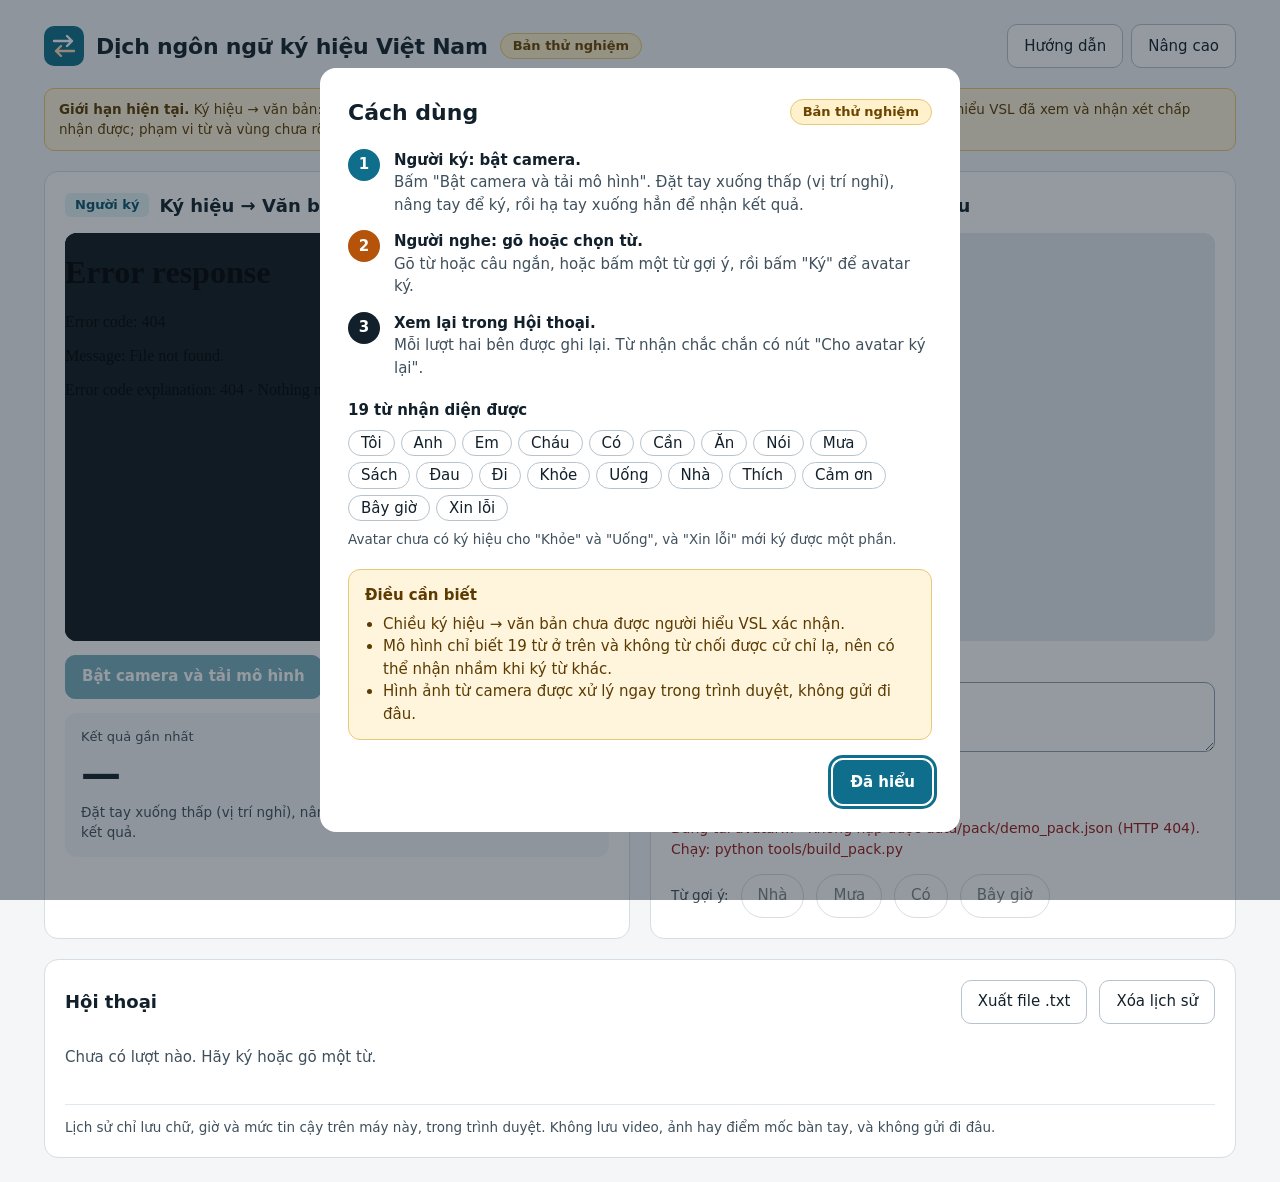
==== unified/v2/index.html @ 3c0a2c36 "Giao dien thong nhat v2 (unified/v2): hai chieu, hoi thoai, huong dan, nang cao Trang moi nhung hai " ====
<!doctype html>
<html lang="vi">
<head>
<meta charset="utf-8">
<meta name="viewport" content="width=device-width, initial-scale=1">
<title>Dịch ngôn ngữ ký hiệu Việt Nam (bản thử nghiệm)</title>
<link rel="icon" href="data:,">
<link rel="stylesheet" href="v2.css">
</head>
<body>
<div class="wrap">

  <header class="top">
    <div class="brand">
      <svg width="40" height="40" viewBox="0 0 40 40" aria-hidden="true" focusable="false">
        <rect width="40" height="40" rx="10" fill="#0F6E8C"></rect>
        <path d="M10 15h18m0 0l-5-5m5 5l-5 5" fill="none" stroke="#FFFFFF" stroke-width="2.4" stroke-linecap="round" stroke-linejoin="round"></path>
        <path d="M30 25H12m0 0l5-5m-5 5l5 5" fill="none" stroke="#FFD9B8" stroke-width="2.4" stroke-linecap="round" stroke-linejoin="round"></path>
      </svg>
      <h1>Dịch ngôn ngữ ký hiệu Việt Nam</h1>
      <span class="pill pill-trial">Bản thử nghiệm</span>
    </div>
    <div class="top-actions">
      <button type="button" class="btn" id="helpBtn" aria-haspopup="dialog">Hướng dẫn</button>
      <button type="button" class="btn" id="advBtn" aria-expanded="false" aria-controls="drawer">Nâng cao</button>
    </div>
  </header>

  <p class="limits"><b>Giới hạn hiện tại.</b> Ký hiệu → văn bản: 19 từ, chưa được người hiểu VSL xác nhận. Văn bản → ký hiệu: gói từ điển cục bộ, một người hiểu VSL đã xem và nhận xét chấp nhận được; phạm vi từ và vùng chưa rõ.</p>

  <div class="panels">
    <!-- Signer: the existing recognition page (unified/s2t/) in a same-origin iframe; its own controls are hidden by injected CSS. -->
    <section class="card" aria-labelledby="s2tTitle">
      <div class="card-head">
        <span class="role role-signer">Người ký</span>
        <h2 id="s2tTitle">Ký hiệu → Văn bản</h2>
      </div>
      <div class="stage stage-camera">
        <iframe id="fS2T" src="../s2t/index.html" title="Camera và nhận diện ký hiệu" allow="camera; autoplay"></iframe>
      </div>
      <div class="row">
        <button type="button" class="btn btn-primary" id="camBtn" disabled>Bật camera và tải mô hình</button>
        <span class="status" id="camStatus" role="status">Đang tải trang nhận diện…</span>
      </div>
      <p class="err" id="camErr"></p>
      <div class="result" aria-live="polite">
        <span class="label">Kết quả gần nhất</span>
        <div class="row">
          <span class="result-word" id="lastWord">—</span>
          <span class="pill" id="lastPill" hidden></span>
        </div>
        <p class="hint">Đặt tay xuống thấp (vị trí nghỉ), nâng tay ký, rồi hạ tay xuống hẳn để nhận kết quả.</p>
      </div>
    </section>

    <!-- Listener: the existing avatar page (demo.html) in a same-origin iframe; only the avatar stage is shown. -->
    <section class="card" aria-labelledby="t2sTitle">
      <div class="card-head">
        <span class="role role-listener">Người nghe</span>
        <h2 id="t2sTitle">Văn bản → Ký hiệu</h2>
      </div>
      <div class="stage stage-avatar">
        <iframe id="fT2S" src="../../demo.html" title="Avatar ký hiệu CWASA"></iframe>
      </div>
      <div class="field">
        <label for="sayText">Câu cần ký</label>
        <textarea id="sayText" rows="2" spellcheck="false"></textarea>
      </div>
      <div class="row">
        <button type="button" class="btn btn-listen" id="playBtn" disabled>Ký</button>
        <button type="button" class="btn" id="stopBtn" disabled>Dừng</button>
        <span class="status" id="avStatus" role="status">Đang tải avatar…</span>
      </div>
      <div class="row" role="group" aria-label="Từ gợi ý">
        <span class="hint">Từ gợi ý:</span>
        <button type="button" class="btn btn-chip" data-word="nhà">Nhà</button>
        <button type="button" class="btn btn-chip" data-word="mưa">Mưa</button>
        <button type="button" class="btn btn-chip" data-word="có">Có</button>
        <button type="button" class="btn btn-chip" data-word="bây giờ">Bây giờ</button>
      </div>
    </section>
  </div>

  <section class="card" aria-labelledby="convTitle">
    <div class="conv-head">
      <h2 id="convTitle" style="margin:0;font-size:18px;font-weight:600">Hội thoại</h2>
      <div class="row">
        <button type="button" class="btn" id="exportBtn">Xuất file .txt</button>
        <button type="button" class="btn" id="clearBtn" aria-controls="clearConfirm" aria-expanded="false">Xóa lịch sử</button>
      </div>
    </div>
    <div class="confirm" id="clearConfirm" role="group" aria-labelledby="clearQ" hidden>
      <span id="clearQ">Xóa toàn bộ lịch sử hội thoại trên máy này? Không hoàn tác được.</span>
      <button type="button" class="btn btn-danger" id="clearYes">Xóa</button>
      <button type="button" class="btn" id="clearNo">Hủy</button>
    </div>
    <p class="conv-empty" id="convEmpty">Chưa có lượt nào. Hãy ký hoặc gõ một từ.</p>
    <ol class="conv-list" id="convList" aria-live="polite"></ol>
    <p class="foot">Lịch sử chỉ lưu chữ, giờ và mức tin cậy trên máy này, trong trình duyệt. Không lưu video, ảnh hay điểm mốc bàn tay, và không gửi đi đâu.</p>
  </section>

</div>

<dialog class="help" id="help" aria-labelledby="helpTitle">
  <div class="help-inner">
    <div class="help-head">
      <h2 id="helpTitle">Cách dùng</h2>
      <span class="pill pill-trial">Bản thử nghiệm</span>
    </div>
    <ol class="steps">
      <li><span class="step-num" style="background:#0F6E8C">1</span>
        <div><b>Người ký: bật camera.</b><br><span class="step-desc">Bấm "Bật camera và tải mô hình". Đặt tay xuống thấp (vị trí nghỉ), nâng tay để ký, rồi hạ tay xuống hẳn để nhận kết quả.</span></div></li>
      <li><span class="step-num" style="background:#B45309">2</span>
        <div><b>Người nghe: gõ hoặc chọn từ.</b><br><span class="step-desc">Gõ từ hoặc câu ngắn, hoặc bấm một từ gợi ý, rồi bấm "Ký" để avatar ký.</span></div></li>
      <li><span class="step-num" style="background:#12202B">3</span>
        <div><b>Xem lại trong Hội thoại.</b><br><span class="step-desc">Mỗi lượt hai bên được ghi lại. Từ nhận chắc chắn có nút "Cho avatar ký lại".</span></div></li>
    </ol>
    <div>
      <b id="wordsTitle">19 từ nhận diện được</b>
      <ul class="words" aria-labelledby="wordsTitle" style="margin-top:8px">
        <li>Tôi</li><li>Anh</li><li>Em</li><li>Cháu</li><li>Có</li><li>Cần</li><li>Ăn</li><li>Nói</li><li>Mưa</li><li>Sách</li>
        <li>Đau</li><li>Đi</li><li>Khỏe</li><li>Uống</li><li>Nhà</li><li>Thích</li><li>Cảm ơn</li><li>Bây giờ</li><li>Xin lỗi</li>
      </ul>
      <p class="hint" style="margin-top:8px">Avatar chưa có ký hiệu cho "Khỏe" và "Uống", và "Xin lỗi" mới ký được một phần.</p>
    </div>
    <div class="know">
      <h3>Điều cần biết</h3>
      <ul>
        <li>Chiều ký hiệu → văn bản chưa được người hiểu VSL xác nhận.</li>
        <li>Mô hình chỉ biết 19 từ ở trên và không từ chối được cử chỉ lạ, nên có thể nhận nhầm khi ký từ khác.</li>
        <li>Hình ảnh từ camera được xử lý ngay trong trình duyệt, không gửi đi đâu.</li>
      </ul>
    </div>
    <form method="dialog" class="right">
      <button type="submit" class="btn btn-primary" id="helpOk">Đã hiểu</button>
    </form>
  </div>
</dialog>

<aside class="drawer" id="drawer" aria-labelledby="drawerTitle" inert>
  <div class="drawer-head">
    <h2 id="drawerTitle">Nâng cao</h2>
    <button type="button" class="btn" id="drawerClose">Đóng</button>
  </div>
  <section>
    <h3 class="h-signer">Nhận diện ký hiệu</h3>
    <div class="ctl">
      <label for="advConf">Ngưỡng tự tin tối thiểu: <b id="advConfV">0.70</b></label>
      <input id="advConf" type="range" min="0.3" max="0.99" step="0.01" value="0.7">
    </div>
    <div class="ctl">
      <label for="advMargin">Chênh lệch tối thiểu với từ thứ hai: <b id="advMarginV">0.30</b></label>
      <input id="advMargin" type="range" min="0" max="0.9" step="0.01" value="0.3">
    </div>
    <div class="ctl">
      <label for="advPose">Mô hình Pose</label>
      <select id="advPose">
        <option value="full">full (gần dữ liệu huấn luyện hơn)</option>
        <option value="lite">lite (nhanh hơn)</option>
      </select>
    </div>
  </section>
  <section>
    <h3 class="h-signer">Hiệu năng</h3>
    <dl>
      <dt>Số khung hình mỗi giây</dt><dd id="perfFps">—</dd>
      <dt>Xử lý mỗi khung (ms)</dt><dd id="perfLat">—</dd>
      <dt>Nguồn MediaPipe</dt><dd id="perfSrc">—</dd>
    </dl>
  </section>
  <section>
    <h3 class="h-listener">Avatar</h3>
    <dl>
      <dt>Chuyển SiGML (XSLT)</dt><dd id="perfXslt">—</dd>
      <dt>Nạp avatar</dt><dd id="perfLoad">—</dd>
    </dl>
    <label class="check"><input type="checkbox" id="advQuestion"> Bật luật câu hỏi</label>
    <details>
      <summary>Gloss, từ thiếu ký hiệu và SiGML lần gần nhất</summary>
      <dl style="margin-top:6px">
        <dt>Gloss theo luật</dt><dd id="advGloss">—</dd>
        <dt>Không có ký hiệu</dt><dd id="advMissing">—</dd>
      </dl>
      <pre id="advSigml"></pre>
    </details>
  </section>
  <section>
    <p class="note">Thanh trượt và mô hình Pose điều khiển trực tiếp trang nhận diện. Số đo đọc từ trang nhận diện và trang avatar.</p>
    <div class="row"><button type="button" class="btn btn-primary" id="advReset">Khôi phục mặc định</button></div>
  </section>
</aside>

<script src="v2.js"></script>
</body>
</html>
---- unified/v2/v2.css ----
/* Unified two-way VSL demo (v2). Offline: no web fonts, no external assets. */
:root {
  --bg: #F4F6F8;
  --fg: #12202B;
  --muted: #3F505C;
  --line: #D5DEE4;
  --line-strong: #B7C3CC;
  --field: #8FA0AC;
  --card: #FFFFFF;
  --accent: #0F6E8C;
  --accent-ink: #0B566E;
  --signer-bg: #E3F1F6;
  --listener-bg: #FDEBDD;
  --listener-ink: #8F3F05;
  --listen-btn: #B45309;
  --warn-bg: #FFF4DC;
  --warn-line: #E8C879;
  --warn-ink: #5C3B00;
  --pill-warn-bg: #FFF1CC;
  --pill-warn-ink: #6B4400;
  --ok-bg: #DDF3E4;
  --ok-ink: #14532D;
  --error-ink: #9B1C1C;
  --camera-bg: #10181F;
  --avatar-bg: #E4EAEF;
  --radius-card: 14px;
  color-scheme: light;
}

* { box-sizing: border-box; }
html, body { margin: 0; }
body {
  background: var(--bg);
  color: var(--fg);
  font: 15px/1.5 Inter, "Segoe UI", system-ui, sans-serif;
}
button, input, select, textarea { font: inherit; color: inherit; }
button { cursor: pointer; }
button:disabled { cursor: default; opacity: .55; }
:where(button, a, input, select, textarea, summary, [tabindex]):focus-visible {
  outline: 3px solid var(--accent);
  outline-offset: 2px;
}
.sr-only {
  position: absolute; width: 1px; height: 1px; padding: 0; margin: -1px;
  overflow: hidden; clip: rect(0 0 0 0); white-space: nowrap; border: 0;
}

.wrap {
  max-width: 1240px; margin: 0 auto; padding: 24px 16px;
  display: flex; flex-direction: column; gap: 20px;
}
@media (min-width: 720px) { .wrap { padding: 24px; } }

/* Buttons */
.btn {
  min-height: 44px; padding: 0 16px; border-radius: 10px;
  border: 1px solid var(--line-strong); background: var(--card); color: var(--fg);
  font-weight: 500;
}
.btn:hover:not(:disabled) { filter: brightness(.95); }
.btn-primary { background: var(--accent); border-color: var(--accent); color: #FFFFFF; font-weight: 600; }
.btn-listen { background: var(--listen-btn); border-color: var(--listen-btn); color: #FFFFFF; font-weight: 600; padding: 0 22px; }
.btn-danger { background: #9B1C1C; border-color: #9B1C1C; color: #FFFFFF; font-weight: 600; }
.btn-chip { border-radius: 999px; padding: 0 16px; }
.btn-small { min-height: 44px; padding: 0 12px; border-radius: 8px; border: 1px solid var(--accent); background: transparent; color: var(--accent-ink); font-weight: 600; font-size: 14px; }

/* Header */
.top { display: flex; flex-wrap: wrap; align-items: center; justify-content: space-between; gap: 12px 16px; }
.brand { display: flex; align-items: center; gap: 12px; flex-wrap: wrap; }
.brand h1 { margin: 0; font-size: 22px; font-weight: 700; letter-spacing: -0.01em; }
.top-actions { display: flex; gap: 8px; flex-wrap: wrap; }
.pill { display: inline-block; border-radius: 999px; padding: 2px 12px; font-size: 13px; font-weight: 600; }
.pill-trial { background: var(--pill-warn-bg); color: var(--pill-warn-ink); border: 1px solid var(--warn-line); }
.pill-ok { background: var(--ok-bg); color: var(--ok-ink); }
.pill-unsure { background: var(--pill-warn-bg); color: var(--pill-warn-ink); }
.pill-signed { background: #FFFFFF; color: var(--listener-ink); }

.limits {
  background: var(--warn-bg); border: 1px solid var(--warn-line); color: var(--warn-ink);
  border-radius: 10px; padding: 10px 14px; font-size: 13.5px; margin: 0;
}

/* Cards */
.panels { display: flex; flex-wrap: wrap; gap: 20px; align-items: stretch; }
.card {
  background: var(--card); border: 1px solid var(--line); border-radius: var(--radius-card);
  padding: 20px; display: flex; flex-direction: column; gap: 14px; min-width: 0;
}
.panels > .card { flex: 1 1 520px; }
.card-head { display: flex; align-items: center; gap: 10px; flex-wrap: wrap; }
.card-head h2 { margin: 0; font-size: 18px; font-weight: 600; }
.role { border-radius: 6px; padding: 2px 10px; font-size: 13px; font-weight: 700; }
.role-signer { background: var(--signer-bg); color: var(--accent-ink); }
.role-listener { background: var(--listener-bg); color: var(--listener-ink); }

.stage { aspect-ratio: 4 / 3; border-radius: 12px; overflow: hidden; position: relative; }
.stage-camera { background: var(--camera-bg); }
.stage-avatar { background: var(--avatar-bg); }
.stage iframe { position: absolute; inset: 0; width: 100%; height: 100%; border: 0; display: block; opacity: 0; transition: opacity .15s; }
.stage iframe.ready { opacity: 1; }
.stage-note { position: absolute; left: 12px; bottom: 10px; font-size: 13px; pointer-events: none; }
.stage-camera .stage-note { color: #C9D3DA; }
.stage-avatar .stage-note { color: var(--muted); }

.row { display: flex; align-items: center; gap: 8px 12px; flex-wrap: wrap; }
.status { color: var(--muted); font-size: 14px; }
.status.bad { color: var(--error-ink); }
.err { color: var(--error-ink); font-size: 13.5px; white-space: pre-wrap; margin: 0; }
.err:empty { display: none; }

.result { background: var(--bg); border-radius: 12px; padding: 14px 16px; display: flex; flex-direction: column; gap: 4px; }
.result .label { color: var(--muted); font-size: 13px; }
.result-word { font-size: 40px; font-weight: 700; letter-spacing: -0.02em; line-height: 1.2; }
.result-word.unsure { color: var(--muted); }
.hint { color: var(--muted); font-size: 13.5px; margin: 0; }

.field { display: flex; flex-direction: column; gap: 6px; }
.field label { font-size: 14px; font-weight: 500; }
.field textarea {
  font-size: 16px; padding: 10px 12px; border: 1px solid var(--field); border-radius: 10px;
  resize: vertical; background: #FFFFFF; min-height: 56px;
}

/* Conversation */
.conv-head { display: flex; align-items: center; justify-content: space-between; gap: 12px; flex-wrap: wrap; }
.conv-list { display: flex; flex-direction: column; gap: 12px; margin: 0; padding: 0; list-style: none; }
.conv-empty { color: var(--muted); margin: 0; padding: 8px 0; }
.turn { display: flex; }
.turn.listener { justify-content: flex-end; }
.bubble { max-width: min(560px, 100%); padding: 12px 16px; display: flex; flex-direction: column; gap: 6px; }
.turn.signer .bubble { background: var(--signer-bg); border-radius: 14px 14px 14px 4px; }
.turn.listener .bubble { background: var(--listener-bg); border-radius: 14px 14px 4px 14px; }
.turn.unsure .bubble { background: transparent; border: 1.5px dashed var(--line-strong); }
.bubble-meta { display: flex; gap: 10px; align-items: center; flex-wrap: wrap; font-size: 13px; }
.bubble-meta .who { font-weight: 700; }
.turn.signer .who { color: var(--accent-ink); }
.turn.listener .who { color: var(--listener-ink); }
.turn.unsure .who, .bubble-meta time { color: var(--muted); }
.bubble-body { display: flex; gap: 12px; align-items: center; flex-wrap: wrap; }
.bubble-word { font-size: 22px; font-weight: 700; }
.turn.unsure .bubble-word { color: var(--muted); }
.bubble .pill { font-size: 12.5px; padding: 1px 10px; }
.confirm {
  border: 1px solid #E3B4B4; background: #FDF2F2; border-radius: 10px; padding: 12px 14px;
  display: flex; align-items: center; gap: 8px 12px; flex-wrap: wrap;
}
.confirm[hidden] { display: none; }
.foot { margin: 0; color: var(--muted); font-size: 13.5px; border-top: 1px solid #E1E8ED; padding-top: 12px; }

/* Help dialog */
dialog.help {
  border: 0; border-radius: 16px; padding: 28px; max-width: 640px; width: calc(100% - 32px);
  color: var(--fg); background: #FFFFFF; max-height: calc(100vh - 32px);
}
dialog.help::backdrop { background: rgba(18, 32, 43, .45); }
.help-inner { display: flex; flex-direction: column; gap: 20px; }
.help-head { display: flex; align-items: center; justify-content: space-between; gap: 12px; }
.help-head h2 { margin: 0; font-size: 22px; }
.steps { list-style: none; margin: 0; padding: 0; display: flex; flex-direction: column; gap: 14px; }
.steps li { display: flex; gap: 14px; align-items: flex-start; }
.step-num { flex: none; width: 32px; height: 32px; border-radius: 50%; color: #FFFFFF; display: flex; align-items: center; justify-content: center; font-weight: 700; }
.step-desc { color: var(--muted); }
.words { display: flex; flex-wrap: wrap; gap: 6px; list-style: none; margin: 0; padding: 0; }
.words li { border: 1px solid var(--line-strong); border-radius: 999px; padding: 1px 12px; }
.know { background: var(--warn-bg); border: 1px solid var(--warn-line); border-radius: 12px; padding: 14px 16px; color: var(--warn-ink); }
.know h3 { margin: 0 0 6px; font-size: 15px; }
.know ul { margin: 0; padding-left: 18px; }
.right { display: flex; justify-content: flex-end; }

/* Advanced drawer */
.drawer {
  position: fixed; top: 0; right: 0; bottom: 0; width: min(440px, 100%); z-index: 20;
  background: #FFFFFF; border-left: 1px solid var(--line); box-shadow: -8px 0 24px rgba(18, 32, 43, .12);
  padding: 24px; display: flex; flex-direction: column; gap: 20px; overflow-y: auto;
  transform: translateX(105%); transition: transform .2s ease; visibility: hidden;
}
.drawer.open { transform: none; visibility: visible; }
@media (prefers-reduced-motion: reduce) { .drawer { transition: none; } }
.drawer-head { display: flex; align-items: center; justify-content: space-between; gap: 12px; }
.drawer-head h2 { margin: 0; font-size: 20px; }
.drawer section { display: flex; flex-direction: column; gap: 12px; }
.drawer section + section { border-top: 1px solid #E1E8ED; padding-top: 16px; }
.drawer h3 { margin: 0; font-size: 14px; font-weight: 700; }
.h-signer { color: var(--accent-ink); }
.h-listener { color: var(--listener-ink); }
.drawer .ctl { display: flex; flex-direction: column; gap: 4px; }
.drawer .ctl label { font-size: 14px; }
.drawer input[type=range] { width: 100%; min-height: 44px; accent-color: var(--accent); }
.drawer select { font-size: 15px; padding: 8px 10px; border: 1px solid var(--field); border-radius: 8px; background: #FFFFFF; min-height: 44px; }
.check { display: flex; align-items: center; gap: 10px; min-height: 44px; font-size: 14px; }
.check input { width: 20px; height: 20px; accent-color: var(--accent); }
.drawer dl { margin: 0; display: grid; grid-template-columns: 1fr auto; gap: 4px 16px; font-size: 14px; }
.drawer dt { color: var(--muted); }
.drawer dd { margin: 0; font-variant-numeric: tabular-nums; text-align: right; }
.drawer details { background: var(--bg); border-radius: 8px; padding: 10px 12px; font-size: 13px; color: var(--muted); }
.drawer details summary { min-height: 32px; display: flex; align-items: center; cursor: pointer; color: var(--fg); }
.drawer pre { white-space: pre-wrap; word-break: break-word; max-height: 220px; overflow: auto; font-size: 12px; margin: 6px 0 0; }
.drawer .note { color: var(--muted); font-size: 13px; margin: 0; }
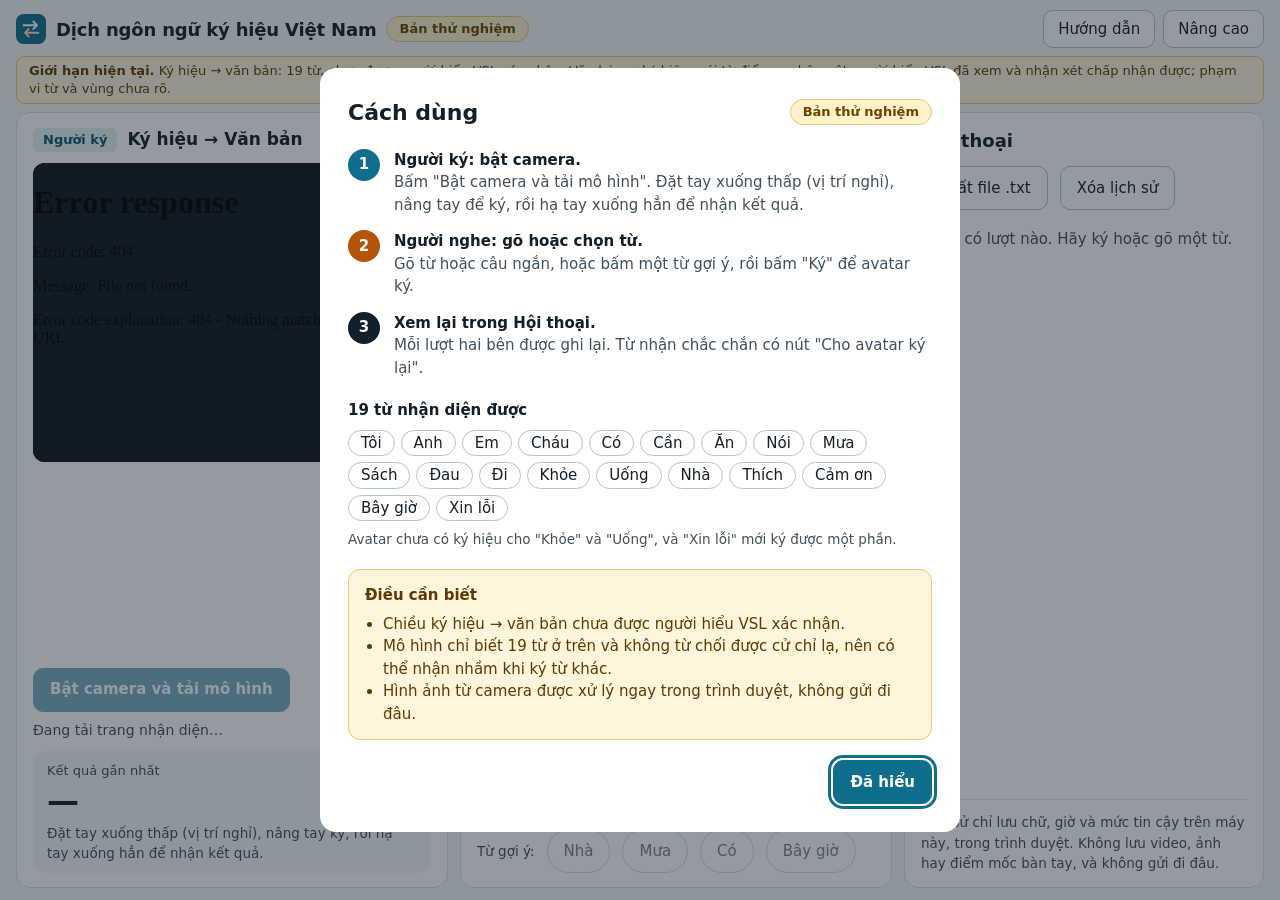
==== commit d5367b46: "v2: bo cuc 3 cot mot man hinh, gop luot trung (count), bo dem phien, THIRD_PARTY_NOTICES" ====
--- a/unified/v2/index.html
+++ b/unified/v2/index.html
@@ -35,8 +35,10 @@
         <span class="role role-signer">Người ký</span>
         <h2 id="s2tTitle">Ký hiệu → Văn bản</h2>
       </div>
-      <div class="stage stage-camera">
-        <iframe id="fS2T" src="../s2t/index.html" title="Camera và nhận diện ký hiệu" allow="camera; autoplay"></iframe>
+      <div class="stage-box">
+        <div class="stage stage-camera">
+          <iframe id="fS2T" src="../s2t/index.html" title="Camera và nhận diện ký hiệu" allow="camera; autoplay"></iframe>
+        </div>
       </div>
       <div class="row">
         <button type="button" class="btn btn-primary" id="camBtn" disabled>Bật camera và tải mô hình</button>
@@ -59,8 +61,10 @@
         <span class="role role-listener">Người nghe</span>
         <h2 id="t2sTitle">Văn bản → Ký hiệu</h2>
       </div>
-      <div class="stage stage-avatar">
-        <iframe id="fT2S" src="../../demo.html" title="Avatar ký hiệu CWASA"></iframe>
+      <div class="stage-box">
+        <div class="stage stage-avatar">
+          <iframe id="fT2S" src="../../demo.html" title="Avatar ký hiệu CWASA"></iframe>
+        </div>
       </div>
       <div class="field">
         <label for="sayText">Câu cần ký</label>
@@ -79,25 +83,26 @@
         <button type="button" class="btn btn-chip" data-word="bây giờ">Bây giờ</button>
       </div>
     </section>
+
+    <!-- Conversation: third column at >= 1280px (list scrolls inside), stacked below otherwise. -->
+    <section class="card conv" aria-labelledby="convTitle">
+      <div class="conv-head">
+        <h2 id="convTitle">Hội thoại</h2>
+        <div class="row">
+          <button type="button" class="btn" id="exportBtn">Xuất file .txt</button>
+          <button type="button" class="btn" id="clearBtn" aria-controls="clearConfirm" aria-expanded="false">Xóa lịch sử</button>
+        </div>
+      </div>
+      <div class="confirm" id="clearConfirm" role="group" aria-labelledby="clearQ" hidden>
+        <span id="clearQ">Xóa toàn bộ lịch sử hội thoại trên máy này? Không hoàn tác được.</span>
+        <button type="button" class="btn btn-danger" id="clearYes">Xóa</button>
+        <button type="button" class="btn" id="clearNo">Hủy</button>
+      </div>
+      <p class="conv-empty" id="convEmpty">Chưa có lượt nào. Hãy ký hoặc gõ một từ.</p>
+      <ol class="conv-list" id="convList" aria-live="polite"></ol>
+      <p class="foot">Lịch sử chỉ lưu chữ, giờ và mức tin cậy trên máy này, trong trình duyệt. Không lưu video, ảnh hay điểm mốc bàn tay, và không gửi đi đâu.</p>
+    </section>
   </div>
-
-  <section class="card" aria-labelledby="convTitle">
-    <div class="conv-head">
-      <h2 id="convTitle" style="margin:0;font-size:18px;font-weight:600">Hội thoại</h2>
-      <div class="row">
-        <button type="button" class="btn" id="exportBtn">Xuất file .txt</button>
-        <button type="button" class="btn" id="clearBtn" aria-controls="clearConfirm" aria-expanded="false">Xóa lịch sử</button>
-      </div>
-    </div>
-    <div class="confirm" id="clearConfirm" role="group" aria-labelledby="clearQ" hidden>
-      <span id="clearQ">Xóa toàn bộ lịch sử hội thoại trên máy này? Không hoàn tác được.</span>
-      <button type="button" class="btn btn-danger" id="clearYes">Xóa</button>
-      <button type="button" class="btn" id="clearNo">Hủy</button>
-    </div>
-    <p class="conv-empty" id="convEmpty">Chưa có lượt nào. Hãy ký hoặc gõ một từ.</p>
-    <ol class="conv-list" id="convList" aria-live="polite"></ol>
-    <p class="foot">Lịch sử chỉ lưu chữ, giờ và mức tin cậy trên máy này, trong trình duyệt. Không lưu video, ảnh hay điểm mốc bàn tay, và không gửi đi đâu.</p>
-  </section>
 
 </div>
 
@@ -160,6 +165,17 @@
       </select>
     </div>
   </section>
+  <section aria-labelledby="cntTitle">
+    <h3 class="h-signer" id="cntTitle">Bộ đếm phiên (ký hiệu → văn bản)</h3>
+    <p class="cnt-sum" id="cntSum" aria-live="polite">Phiên này: được nhận 0 · chưa chắc 0</p>
+    <table class="cnt" id="cntTable" hidden>
+      <thead><tr><th scope="col">Từ</th><th scope="col">Được nhận</th><th scope="col">Chưa chắc (mô hình đoán)</th></tr></thead>
+      <tbody id="cntBody"></tbody>
+    </table>
+    <p class="note">Số này không cho biết từ nào ký đúng; người thử tự đối chiếu với từ mình định ký.</p>
+    <p class="note">Chỉ giữ trong phiên này (mất khi tải lại trang), không lưu vào máy.</p>
+    <div class="row"><button type="button" class="btn" id="cntReset">Đặt lại bộ đếm</button></div>
+  </section>
   <section>
     <h3 class="h-signer">Hiệu năng</h3>
     <dl>
--- a/unified/v2/v2.css
+++ b/unified/v2/v2.css
@@ -88,6 +88,7 @@
   padding: 20px; display: flex; flex-direction: column; gap: 14px; min-width: 0;
 }
 .panels > .card { flex: 1 1 520px; }
+.panels > .conv { flex-basis: 100%; }
 .card-head { display: flex; align-items: center; gap: 10px; flex-wrap: wrap; }
 .card-head h2 { margin: 0; font-size: 18px; font-weight: 600; }
 .role { border-radius: 6px; padding: 2px 10px; font-size: 13px; font-weight: 700; }
@@ -123,6 +124,7 @@
 }
 
 /* Conversation */
+.conv-head h2 { margin: 0; font-size: 18px; font-weight: 600; }
 .conv-head { display: flex; align-items: center; justify-content: space-between; gap: 12px; flex-wrap: wrap; }
 .conv-list { display: flex; flex-direction: column; gap: 12px; margin: 0; padding: 0; list-style: none; }
 .conv-empty { color: var(--muted); margin: 0; padding: 8px 0; }
@@ -146,6 +148,8 @@
   display: flex; align-items: center; gap: 8px 12px; flex-wrap: wrap;
 }
 .confirm[hidden] { display: none; }
+.bubble-meta .count { font-weight: 700; color: var(--fg); }
+.bubble-word .times { font-weight: 700; font-size: 18px; margin-left: 6px; }
 .foot { margin: 0; color: var(--muted); font-size: 13.5px; border-top: 1px solid #E1E8ED; padding-top: 12px; }
 
 /* Help dialog */
@@ -197,3 +201,36 @@
 .drawer details summary { min-height: 32px; display: flex; align-items: center; cursor: pointer; color: var(--fg); }
 .drawer pre { white-space: pre-wrap; word-break: break-word; max-height: 220px; overflow: auto; font-size: 12px; margin: 6px 0 0; }
 .drawer .note { color: var(--muted); font-size: 13px; margin: 0; }
+.cnt-sum { margin: 0; font-size: 15px; font-weight: 600; }
+.cnt { width: 100%; border-collapse: collapse; font-size: 14px; font-variant-numeric: tabular-nums; }
+.cnt th, .cnt td { border-bottom: 1px solid #E1E8ED; padding: 6px 8px; text-align: right; }
+.cnt th:first-child, .cnt td:first-child { text-align: left; }
+.cnt th { color: var(--muted); font-weight: 600; font-size: 13px; }
+
+/* One-screen layout at >= 1280px: Signer | Listener | Conversation, no page scroll.
+   The stage keeps 4:3 and is sized to whichever of width/height is smaller (container units),
+   so neither the camera overlay nor the CWASA canvas (which follows its parent) is distorted. */
+@media (min-width: 1280px) {
+  html, body { height: 100%; }
+  .wrap { max-width: none; height: 100vh; padding: 10px 16px 12px; gap: 8px; }
+  .top { flex-wrap: nowrap; }
+  .brand { gap: 10px; flex-wrap: nowrap; }
+  .brand svg { width: 30px; height: 30px; }
+  .brand h1 { font-size: 18px; white-space: nowrap; }
+  .top .btn { min-height: 38px; padding: 0 14px; }
+  .limits { padding: 5px 12px; font-size: 13px; line-height: 1.4; border-radius: 8px; }
+  .panels {
+    flex: 1 1 auto; min-height: 0; display: grid; gap: 12px;
+    grid-template-columns: minmax(0, 1fr) minmax(0, 1fr) minmax(360px, .62fr);
+  }
+  .panels > .card { min-height: 0; padding: 14px 16px; gap: 10px; overflow: hidden; }
+  .card-head h2 { font-size: 17px; }
+  .stage-box { flex: 1 1 0; min-height: 120px; container-type: size; display: flex; justify-content: center; align-items: flex-start; }
+  .stage-box > .stage { width: min(100cqw, 100cqh * 4 / 3); height: auto; flex: none; }
+  .result { padding: 10px 14px; gap: 2px; }
+  .result-word { font-size: 32px; }
+  .field textarea { min-height: 48px; padding: 8px 12px; }
+  .conv-list { flex: 1 1 0; min-height: 0; overflow-y: auto; overscroll-behavior: contain; padding-right: 4px; gap: 10px; }
+  .conv-empty { flex: 1 1 0; }
+  .conv .foot { flex: none; }
+}
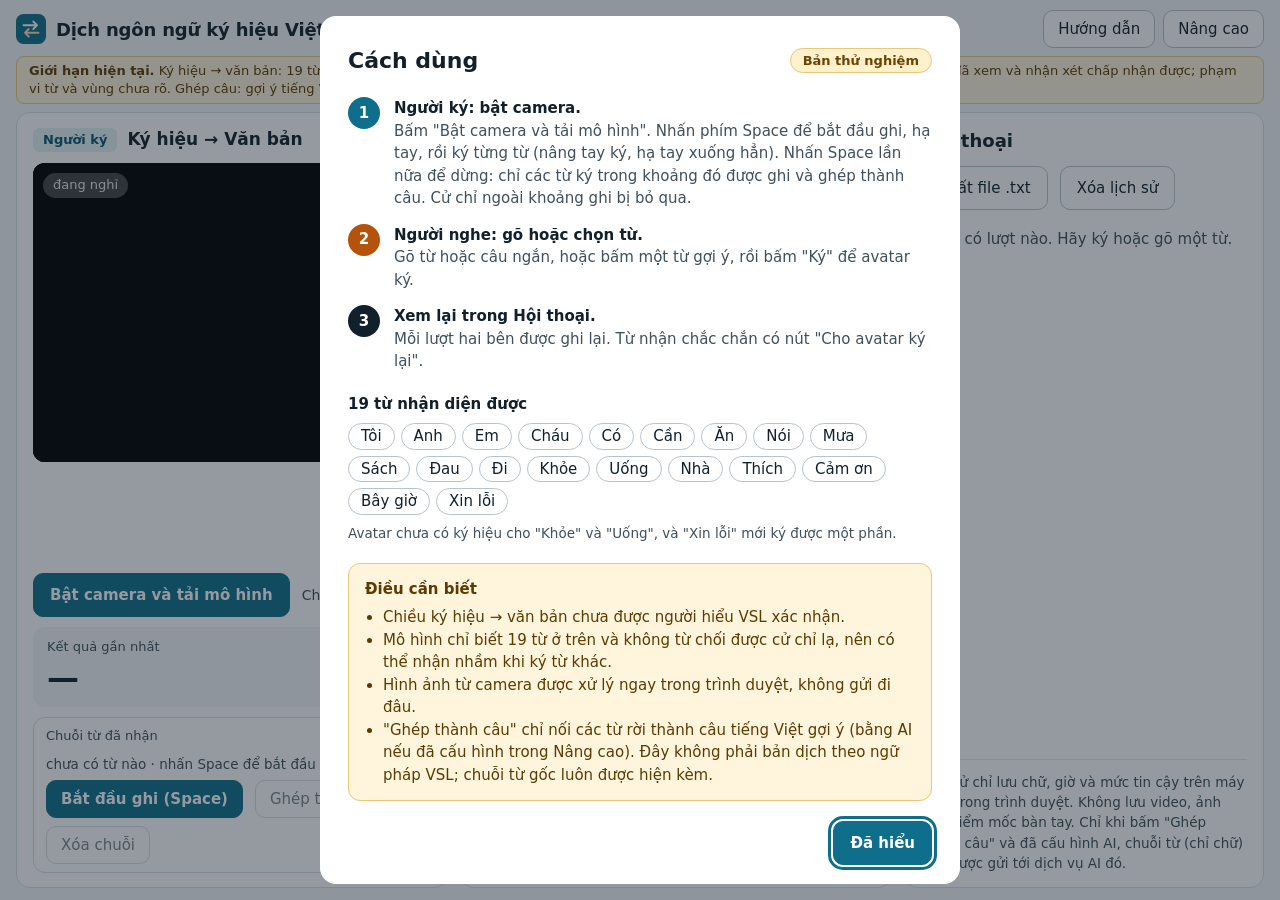
==== commit 44a46e7f: "v2: ghi bang phim Space, ghep cau goi y (AI tuy chon), dua ma nhan dien s2t vao repo - unified/v2/se" ====
--- a/unified/v2/index.html
+++ b/unified/v2/index.html
@@ -5,7 +5,7 @@
 <meta name="viewport" content="width=device-width, initial-scale=1">
 <title>Dịch ngôn ngữ ký hiệu Việt Nam (bản thử nghiệm)</title>
 <link rel="icon" href="data:,">
-<link rel="stylesheet" href="v2.css">
+<link rel="stylesheet" href="v2.css?v=20261115d">
 </head>
 <body>
 <div class="wrap">
@@ -26,7 +26,7 @@
     </div>
   </header>
 
-  <p class="limits"><b>Giới hạn hiện tại.</b> Ký hiệu → văn bản: 19 từ, chưa được người hiểu VSL xác nhận. Văn bản → ký hiệu: gói từ điển cục bộ, một người hiểu VSL đã xem và nhận xét chấp nhận được; phạm vi từ và vùng chưa rõ.</p>
+  <p class="limits"><b>Giới hạn hiện tại.</b> Ký hiệu → văn bản: 19 từ, chưa được người hiểu VSL xác nhận. Văn bản → ký hiệu: gói từ điển cục bộ, một người hiểu VSL đã xem và nhận xét chấp nhận được; phạm vi từ và vùng chưa rõ. Ghép câu: gợi ý tiếng Việt từ các từ rời (AI nếu đã cấu hình), không phải ngữ pháp VSL.</p>
 
   <div class="panels">
     <!-- Signer: the existing recognition page (unified/s2t/) in a same-origin iframe; its own controls are hidden by injected CSS. -->
@@ -53,6 +53,25 @@
         </div>
         <p class="hint">Đặt tay xuống thấp (vị trí nghỉ), nâng tay ký, rồi hạ tay xuống hẳn để nhận kết quả.</p>
       </div>
+      <!-- Sentence suggestion: joins the confidently recognised words (see sentence.js). -->
+      <div class="compose" role="group" aria-labelledby="seqLabel">
+        <div class="row">
+          <span class="label" id="seqLabel">Chuỗi từ đã nhận</span>
+          <span class="hint" id="seqEmpty">chưa có từ nào · nhấn Space để bắt đầu ghi</span>
+          <span class="seq" id="seqChips"></span>
+        </div>
+        <div class="row">
+          <button type="button" class="btn btn-compose btn-primary" id="capBtn" aria-pressed="false">Bắt đầu ghi (Space)</button>
+          <button type="button" class="btn btn-compose" id="composeBtn" disabled>Ghép thành câu</button>
+          <button type="button" class="btn btn-compose" id="seqClear" disabled>Xóa chuỗi</button>
+          <span class="status" id="composeStatus" role="status"></span>
+        </div>
+        <div class="sentence" id="sentenceBox" aria-live="polite" hidden>
+          <span class="sentence-text" id="sentenceText"></span>
+          <span class="pill" id="sentencePill"></span>
+          <span class="hint" id="sentenceNote"></span>
+        </div>
+      </div>
     </section>
 
     <!-- Listener: the existing avatar page (demo.html) in a same-origin iframe; only the avatar stage is shown. -->
@@ -100,7 +119,7 @@
       </div>
       <p class="conv-empty" id="convEmpty">Chưa có lượt nào. Hãy ký hoặc gõ một từ.</p>
       <ol class="conv-list" id="convList" aria-live="polite"></ol>
-      <p class="foot">Lịch sử chỉ lưu chữ, giờ và mức tin cậy trên máy này, trong trình duyệt. Không lưu video, ảnh hay điểm mốc bàn tay, và không gửi đi đâu.</p>
+      <p class="foot">Lịch sử chỉ lưu chữ, giờ và mức tin cậy trên máy này, trong trình duyệt. Không lưu video, ảnh hay điểm mốc bàn tay. Chỉ khi bấm "Ghép thành câu" và đã cấu hình AI, chuỗi từ (chỉ chữ) mới được gửi tới dịch vụ AI đó.</p>
     </section>
   </div>
 
@@ -114,7 +133,7 @@
     </div>
     <ol class="steps">
       <li><span class="step-num" style="background:#0F6E8C">1</span>
-        <div><b>Người ký: bật camera.</b><br><span class="step-desc">Bấm "Bật camera và tải mô hình". Đặt tay xuống thấp (vị trí nghỉ), nâng tay để ký, rồi hạ tay xuống hẳn để nhận kết quả.</span></div></li>
+        <div><b>Người ký: bật camera.</b><br><span class="step-desc">Bấm "Bật camera và tải mô hình". Nhấn phím Space để bắt đầu ghi, hạ tay, rồi ký từng từ (nâng tay ký, hạ tay xuống hẳn). Nhấn Space lần nữa để dừng: chỉ các từ ký trong khoảng đó được ghi và ghép thành câu. Cử chỉ ngoài khoảng ghi bị bỏ qua.</span></div></li>
       <li><span class="step-num" style="background:#B45309">2</span>
         <div><b>Người nghe: gõ hoặc chọn từ.</b><br><span class="step-desc">Gõ từ hoặc câu ngắn, hoặc bấm một từ gợi ý, rồi bấm "Ký" để avatar ký.</span></div></li>
       <li><span class="step-num" style="background:#12202B">3</span>
@@ -134,6 +153,7 @@
         <li>Chiều ký hiệu → văn bản chưa được người hiểu VSL xác nhận.</li>
         <li>Mô hình chỉ biết 19 từ ở trên và không từ chối được cử chỉ lạ, nên có thể nhận nhầm khi ký từ khác.</li>
         <li>Hình ảnh từ camera được xử lý ngay trong trình duyệt, không gửi đi đâu.</li>
+        <li>"Ghép thành câu" chỉ nối các từ rời thành câu tiếng Việt gợi ý (bằng AI nếu đã cấu hình trong Nâng cao). Đây không phải bản dịch theo ngữ pháp VSL; chuỗi từ gốc luôn được hiện kèm.</li>
       </ul>
     </div>
     <form method="dialog" class="right">
@@ -175,6 +195,27 @@
     <p class="note">Số này không cho biết từ nào ký đúng; người thử tự đối chiếu với từ mình định ký.</p>
     <p class="note">Chỉ giữ trong phiên này (mất khi tải lại trang), không lưu vào máy.</p>
     <div class="row"><button type="button" class="btn" id="cntReset">Đặt lại bộ đếm</button></div>
+  </section>
+  <section aria-labelledby="aiTitle">
+    <h3 class="h-signer" id="aiTitle">Ghép câu bằng AI (tùy chọn)</h3>
+    <p class="note" id="aiState" aria-live="polite">Chưa cấu hình: nút "Ghép thành câu" chỉ nối các từ rời.</p>
+    <div class="ctl">
+      <label for="aiEndpoint">Địa chỉ API (kiểu OpenAI chat completions)</label>
+      <input id="aiEndpoint" type="url" autocomplete="off" spellcheck="false" placeholder="https://api.openai.com/v1/chat/completions">
+    </div>
+    <div class="ctl">
+      <label for="aiModel">Tên mô hình</label>
+      <input id="aiModel" type="text" autocomplete="off" spellcheck="false">
+    </div>
+    <div class="ctl">
+      <label for="aiKey">Khóa API</label>
+      <input id="aiKey" type="password" autocomplete="off" spellcheck="false">
+    </div>
+    <div class="row">
+      <button type="button" class="btn btn-primary" id="aiSave">Lưu</button>
+      <button type="button" class="btn" id="aiForget">Xóa cấu hình</button>
+    </div>
+    <p class="note">Khóa chỉ lưu trong trình duyệt của máy này, không nằm trong mã nguồn. Khi ghép câu, chỉ chuỗi từ (chữ) được gửi tới địa chỉ trên; nếu lỗi hoặc quá 12 giây, trang hiện chuỗi từ gốc.</p>
   </section>
   <section>
     <h3 class="h-signer">Hiệu năng</h3>
@@ -206,6 +247,7 @@
   </section>
 </aside>
 
-<script src="v2.js"></script>
+<script src="sentence.js?v=20261115d"></script>
+<script src="v2.js?v=20261115d"></script>
 </body>
 </html>
--- a/unified/v2/v2.css
+++ b/unified/v2/v2.css
@@ -116,6 +116,18 @@
 .result-word.unsure { color: var(--muted); }
 .hint { color: var(--muted); font-size: 13.5px; margin: 0; }
 
+/* Sentence suggestion (signer card) */
+.compose { border: 1px solid var(--line); border-radius: 12px; padding: 10px 14px; display: flex; flex-direction: column; gap: 8px; }
+.compose .label { color: var(--muted); font-size: 13px; }
+.seq { display: flex; flex-wrap: wrap; gap: 6px; }
+.seq-word { min-height: 32px; padding: 0 12px; border-radius: 999px; border: 1px solid var(--accent); background: var(--signer-bg); color: var(--accent-ink); font-weight: 600; }
+.seq-word:hover { text-decoration: line-through; }
+.btn-compose { min-height: 38px; padding: 0 14px; }
+.btn.recording { background: #9B1C1C; border-color: #9B1C1C; color: #FFFFFF; }
+.sentence { display: flex; align-items: baseline; gap: 6px 10px; flex-wrap: wrap; }
+.sentence[hidden] { display: none; }
+.sentence-text { font-size: 20px; font-weight: 700; }
+
 .field { display: flex; flex-direction: column; gap: 6px; }
 .field label { font-size: 14px; font-weight: 500; }
 .field textarea {
@@ -192,6 +204,7 @@
 .drawer .ctl label { font-size: 14px; }
 .drawer input[type=range] { width: 100%; min-height: 44px; accent-color: var(--accent); }
 .drawer select { font-size: 15px; padding: 8px 10px; border: 1px solid var(--field); border-radius: 8px; background: #FFFFFF; min-height: 44px; }
+.drawer input[type=url], .drawer input[type=text], .drawer input[type=password] { font-size: 15px; padding: 8px 10px; border: 1px solid var(--field); border-radius: 8px; background: #FFFFFF; min-height: 44px; width: 100%; }
 .check { display: flex; align-items: center; gap: 10px; min-height: 44px; font-size: 14px; }
 .check input { width: 20px; height: 20px; accent-color: var(--accent); }
 .drawer dl { margin: 0; display: grid; grid-template-columns: 1fr auto; gap: 4px 16px; font-size: 14px; }
@@ -228,6 +241,8 @@
   .stage-box { flex: 1 1 0; min-height: 120px; container-type: size; display: flex; justify-content: center; align-items: flex-start; }
   .stage-box > .stage { width: min(100cqw, 100cqh * 4 / 3); height: auto; flex: none; }
   .result { padding: 10px 14px; gap: 2px; }
+  .compose { padding: 8px 12px; gap: 6px; }
+  .result .hint { display: none; } /* same text is in Hướng dẫn; makes room for the sentence block */
   .result-word { font-size: 32px; }
   .field textarea { min-height: 48px; padding: 8px 12px; }
   .conv-list { flex: 1 1 0; min-height: 0; overflow-y: auto; overscroll-behavior: contain; padding-right: 4px; gap: 10px; }
